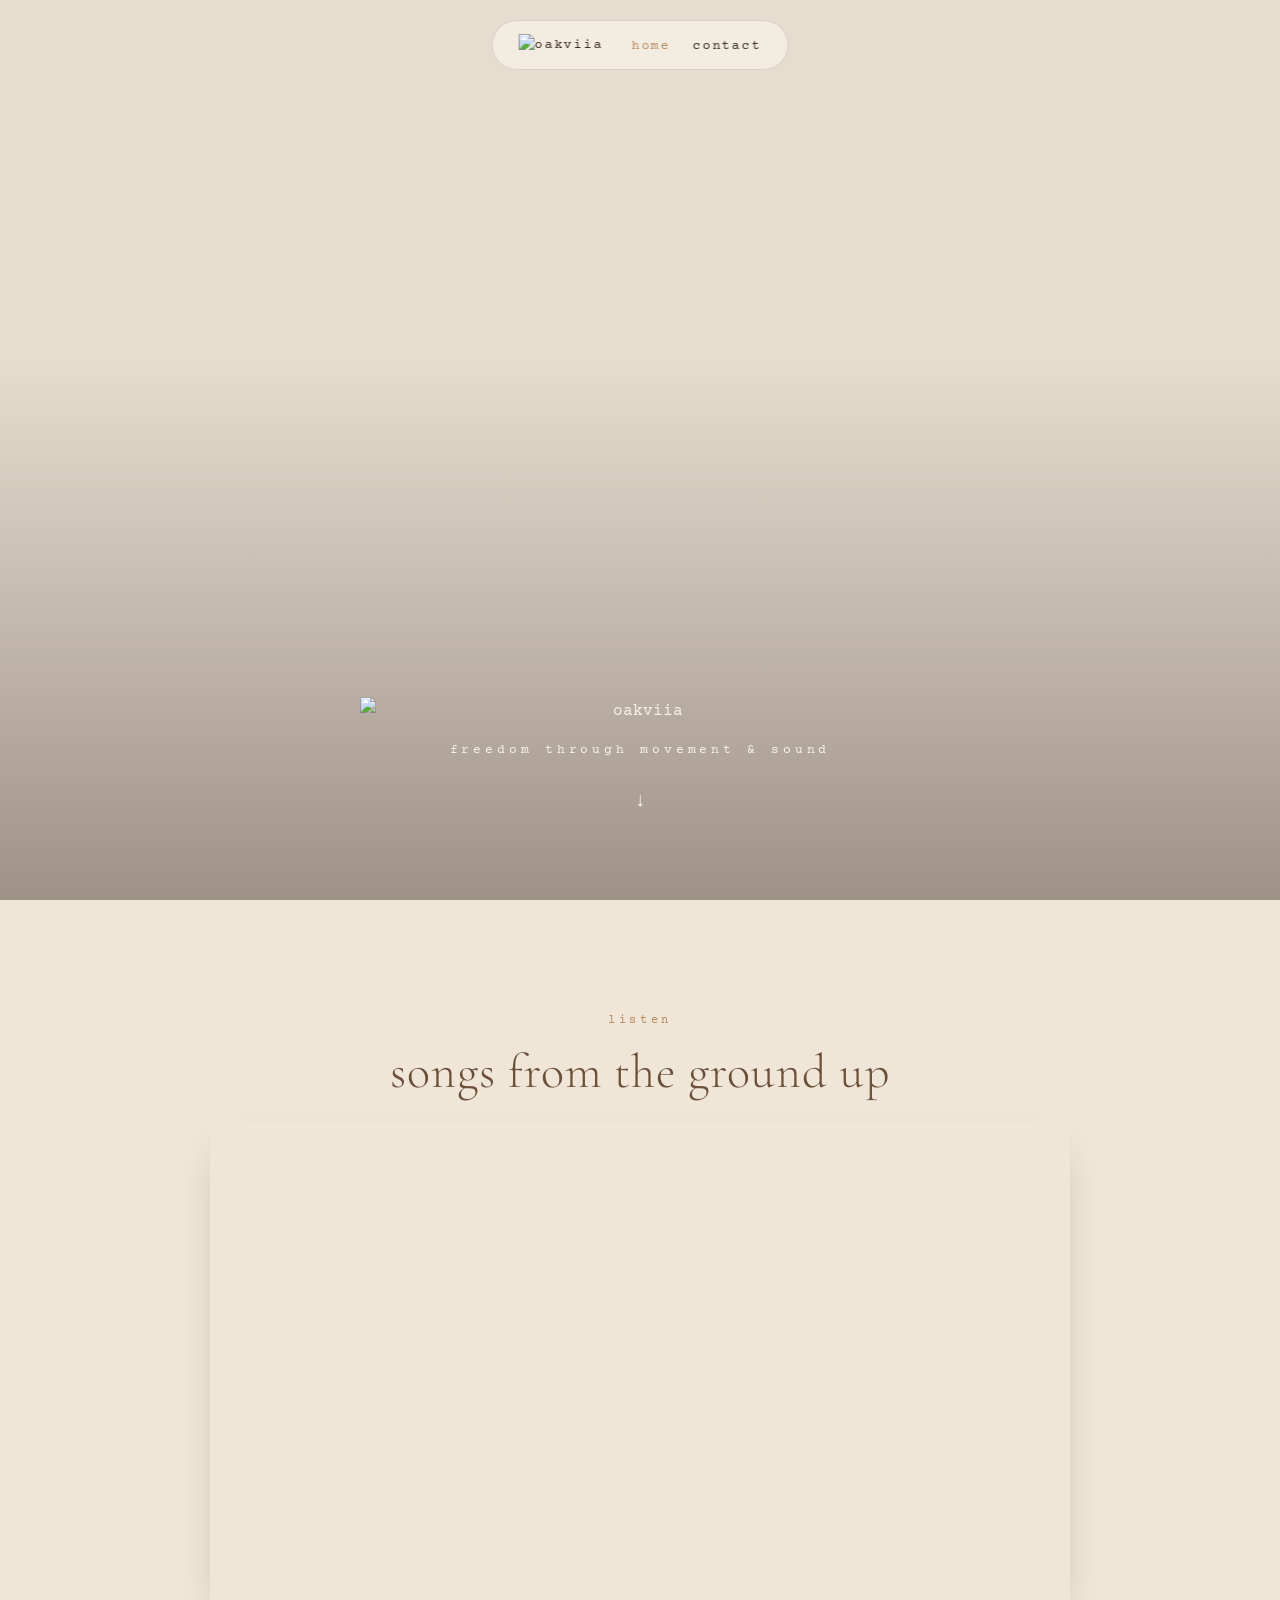
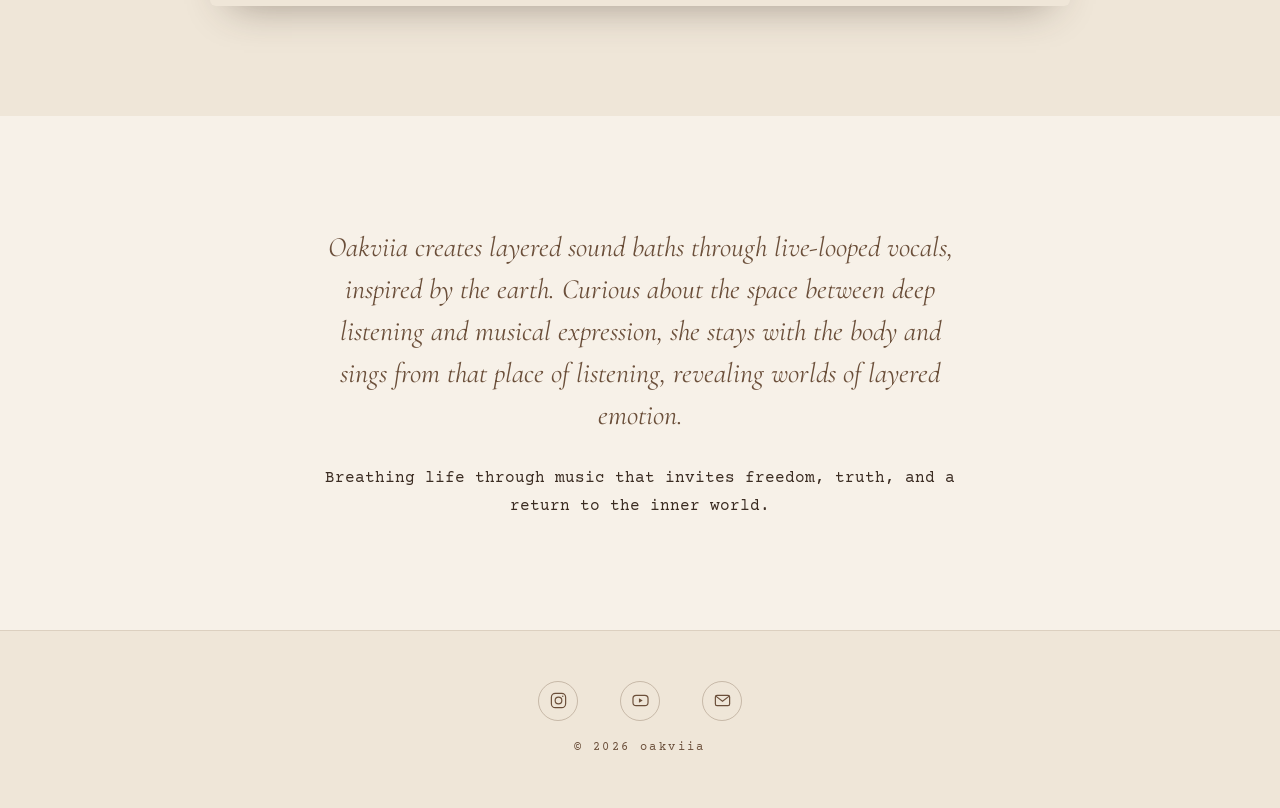
==== index.html @ 8a5674ab "Add files via upload" ====
<!doctype html>
<html lang="en">
<head>
  <meta charset="utf-8">
  <meta name="viewport" content="width=device-width, initial-scale=1">
  <title>oakviia — freedom through movement &amp; sound</title>
  <meta name="description" content="oakviia: freedom through movement &amp; sound. Layered sound baths through live-looped vocals, inspired by the earth.">
  <link rel="stylesheet" href="style.css">
</head>
<body>

<nav class="nav">
  <a class="brand" href="index.html"><img src="images/logo-black.png" alt="oakviia"></a>
  <ul>
    <li><a href="index.html" class="active">home</a></li>
    <li><a href="contact.html">contact</a></li>
  </ul>
</nav>

<header class="hero">
  <div class="hero-title">
    <img src="images/logo-white.png" alt="oakviia">
    <p>freedom through movement &amp; sound</p>
    <a href="#listen" class="scroll-cue" aria-label="scroll down">↓</a>
  </div>
</header>

<section id="listen" class="center">
  <div class="wrap">
    <span class="eyebrow">listen</span>
    <h2>songs from the ground up</h2>
    <div class="video">
      <iframe src="https://www.youtube.com/embed/zPu4VquLxXg?si=XY7cFAw7gW-LZpyQ" title="oakviia — live" allow="accelerometer; autoplay; clipboard-write; encrypted-media; gyroscope; picture-in-picture; web-share" referrerpolicy="strict-origin-when-cross-origin" allowfullscreen></iframe>
    </div>
  </div>
</section>

<section class="alt">
  <div class="narrow center">
    <p class="lead">Oakviia creates layered sound baths through live-looped vocals, inspired by the earth. Curious about the space between deep listening and musical expression, she stays with the body and sings from that place of listening, revealing worlds of layered emotion.</p>
    <p style="margin-top:28px">Breathing life through music that invites freedom, truth, and a return to the inner world.</p>
  </div>
</section>


<footer>
  <div class="social">
    <a href="https://www.instagram.com/oakviia/" target="_blank" rel="noopener" aria-label="oakviia on Instagram"><svg viewBox="0 0 24 24" aria-hidden="true"><rect x="3" y="3" width="18" height="18" rx="5"/><circle cx="12" cy="12" r="4.2"/><circle cx="17.4" cy="6.6" r=".9" class="dot"/></svg></a>
    <a href="https://www.youtube.com/@oakviia" target="_blank" rel="noopener" aria-label="oakviia on YouTube"><svg viewBox="0 0 24 24" aria-hidden="true"><rect x="2.5" y="5.5" width="19" height="13" rx="4"/><path d="M10 9.2v5.6l4.8-2.8z" class="dot"/></svg></a>
    <a href="mailto:oakviia@gmail.com" aria-label="Email oakviia"><svg viewBox="0 0 24 24" aria-hidden="true"><rect x="3" y="5.5" width="18" height="13" rx="2"/><path d="M3.5 6.5 12 13l8.5-6.5"/></svg></a>
  </div>
  <p>© 2026 oakviia</p>
</footer>

</body>
</html>
---- style.css ----
@import url('https://fonts.googleapis.com/css2?family=Courier+Prime:ital,wght@0,400;0,700;1,400&family=Cormorant+Garamond:ital,wght@0,300;0,400;1,300&display=swap');

:root{
  --sand:#efe6d8;
  --shell:#f7f1e8;
  --clay:#b98a5e;
  --earth:#6b4f3a;
  --bark:#3b2c22;
  --sage:#8a9474;
}
*{box-sizing:border-box;margin:0;padding:0}
html{scroll-behavior:smooth}
body{
  background:var(--sand);
  color:var(--bark);
  font-family:'Courier Prime',monospace;
  font-size:16px;
  line-height:1.75;
}
img{max-width:100%;display:block}
a{color:inherit}

/* ---------- floating nav ---------- */
.nav{
  position:fixed;top:20px;left:50%;transform:translateX(-50%);
  z-index:10;
  display:flex;align-items:center;gap:28px;
  padding:10px 26px;
  background:rgba(247,241,232,.72);
  backdrop-filter:blur(8px);-webkit-backdrop-filter:blur(8px);
  border:1px solid rgba(107,79,58,.18);
  border-radius:40px;
  white-space:nowrap;
}
.nav .brand img{height:22px;width:auto}
.nav ul{display:flex;gap:22px;list-style:none}
.nav a{text-decoration:none;font-size:13px;letter-spacing:.14em;text-transform:lowercase}
.nav a:hover,.nav a.active{color:var(--clay)}

/* ---------- hero ---------- */
.hero{
  position:relative;height:100vh;min-height:560px;
  background:url('images/hero.jpg') center 35%/cover no-repeat;
  display:flex;align-items:flex-end;justify-content:center;
}
.hero::after{
  content:"";position:absolute;inset:0;
  background:linear-gradient(to bottom,rgba(59,44,34,.05) 40%,rgba(59,44,34,.45));
}
.hero-title{position:relative;z-index:1;text-align:center;padding-bottom:9vh;color:var(--shell)}
.hero-title img{width:min(560px,78vw);margin:0 auto 14px}
.hero-title p{font-size:13px;letter-spacing:.3em;text-transform:lowercase}
.scroll-cue{display:inline-block;margin-top:22px;font-size:20px;text-decoration:none;color:var(--shell);animation:drift 2.4s ease-in-out infinite}
@keyframes drift{50%{transform:translateY(6px)}}

/* ---------- sections ---------- */
section{padding:110px 24px}
.wrap{max-width:860px;margin:0 auto}
.narrow{max-width:640px;margin:0 auto}
h1,h2{
  font-family:'Cormorant Garamond',serif;font-weight:300;
  letter-spacing:.02em;line-height:1.15;color:var(--earth);
}
h1{font-size:clamp(42px,7vw,72px);margin-bottom:28px}
h2{font-size:clamp(32px,5vw,48px);margin-bottom:22px}
.eyebrow{font-size:12px;letter-spacing:.3em;text-transform:lowercase;color:var(--clay);margin-bottom:14px;display:block}
p+p{margin-top:1.1em}
.lead{font-family:'Cormorant Garamond',serif;font-style:italic;font-size:clamp(22px,3vw,28px);line-height:1.5;color:var(--earth)}
.alt{background:var(--shell)}
.center{text-align:center}

.video{position:relative;padding-top:56.25%;border-radius:6px;overflow:hidden;box-shadow:0 18px 40px -20px rgba(59,44,34,.45)}
.video iframe{position:absolute;inset:0;width:100%;height:100%;border:0}

.offerings{display:grid;grid-template-columns:repeat(auto-fit,minmax(200px,1fr));gap:36px;margin-top:40px}
.offerings h3{font-family:'Cormorant Garamond',serif;font-weight:400;font-size:24px;color:var(--earth);margin-bottom:6px}
.offerings p{font-size:14px}

.btn{
  display:inline-block;margin-top:30px;padding:12px 28px;
  border:1px solid var(--earth);border-radius:40px;
  text-decoration:none;font-size:13px;letter-spacing:.18em;text-transform:lowercase;
  transition:background .3s,color .3s;
}
.btn:hover{background:var(--earth);color:var(--shell)}

/* ---------- inner pages ---------- */
.page-head{padding-top:170px;padding-bottom:40px}
.portrait{border-radius:200px 200px 6px 6px;aspect-ratio:4/5;object-fit:cover;object-position:62% center;margin-bottom:48px;max-width:380px}
.split{display:grid;grid-template-columns:1fr 1.2fr;gap:60px;align-items:start}
@media(max-width:760px){.split{grid-template-columns:1fr}}

form{display:grid;gap:18px;margin-top:30px}
label{font-size:12px;letter-spacing:.2em;text-transform:lowercase;color:var(--earth)}
input,select,textarea{
  width:100%;margin-top:6px;padding:12px 4px;
  font:inherit;color:var(--bark);
  background:transparent;border:0;border-bottom:1px solid rgba(107,79,58,.4);
}
input:focus,select:focus,textarea:focus{outline:none;border-bottom-color:var(--clay)}
textarea{min-height:130px;resize:vertical}
form .btn{background:transparent;cursor:pointer;justify-self:start}

/* ---------- footer ---------- */
footer{padding:50px 24px;text-align:center;font-size:12px;letter-spacing:.2em;color:var(--earth);border-top:1px solid rgba(107,79,58,.15)}
footer a{text-decoration:none;margin:0 10px}

@media(max-width:560px){
  .nav{gap:16px;padding:9px 18px;top:14px}
  .nav ul{gap:14px}
  .nav .brand{display:none}
  section{padding:80px 20px}
}

/* ---------- social icons + contact buttons ---------- */
.social{display:flex;justify-content:center;gap:22px;margin-bottom:16px}
.social a{display:grid;place-items:center;width:40px;height:40px;border:1px solid rgba(107,79,58,.3);border-radius:50%;transition:background .3s,border-color .3s}
.social svg{width:19px;height:19px;fill:none;stroke:var(--earth);stroke-width:1.5}
.social svg .dot{fill:var(--earth);stroke:none}
.social a:hover{background:var(--earth);border-color:var(--earth)}
.social a:hover svg{stroke:var(--shell)}
.social a:hover svg .dot{fill:var(--shell)}
.actions{display:flex;flex-wrap:wrap;gap:14px}
.actions .btn{margin-top:30px}

/* ---------- embedded google form ---------- */
.gform{margin-top:44px;background:var(--shell);border-radius:6px;overflow:hidden;box-shadow:0 18px 40px -24px rgba(59,44,34,.4)}
.gform iframe{display:block;width:100%;height:1100px;border:0}
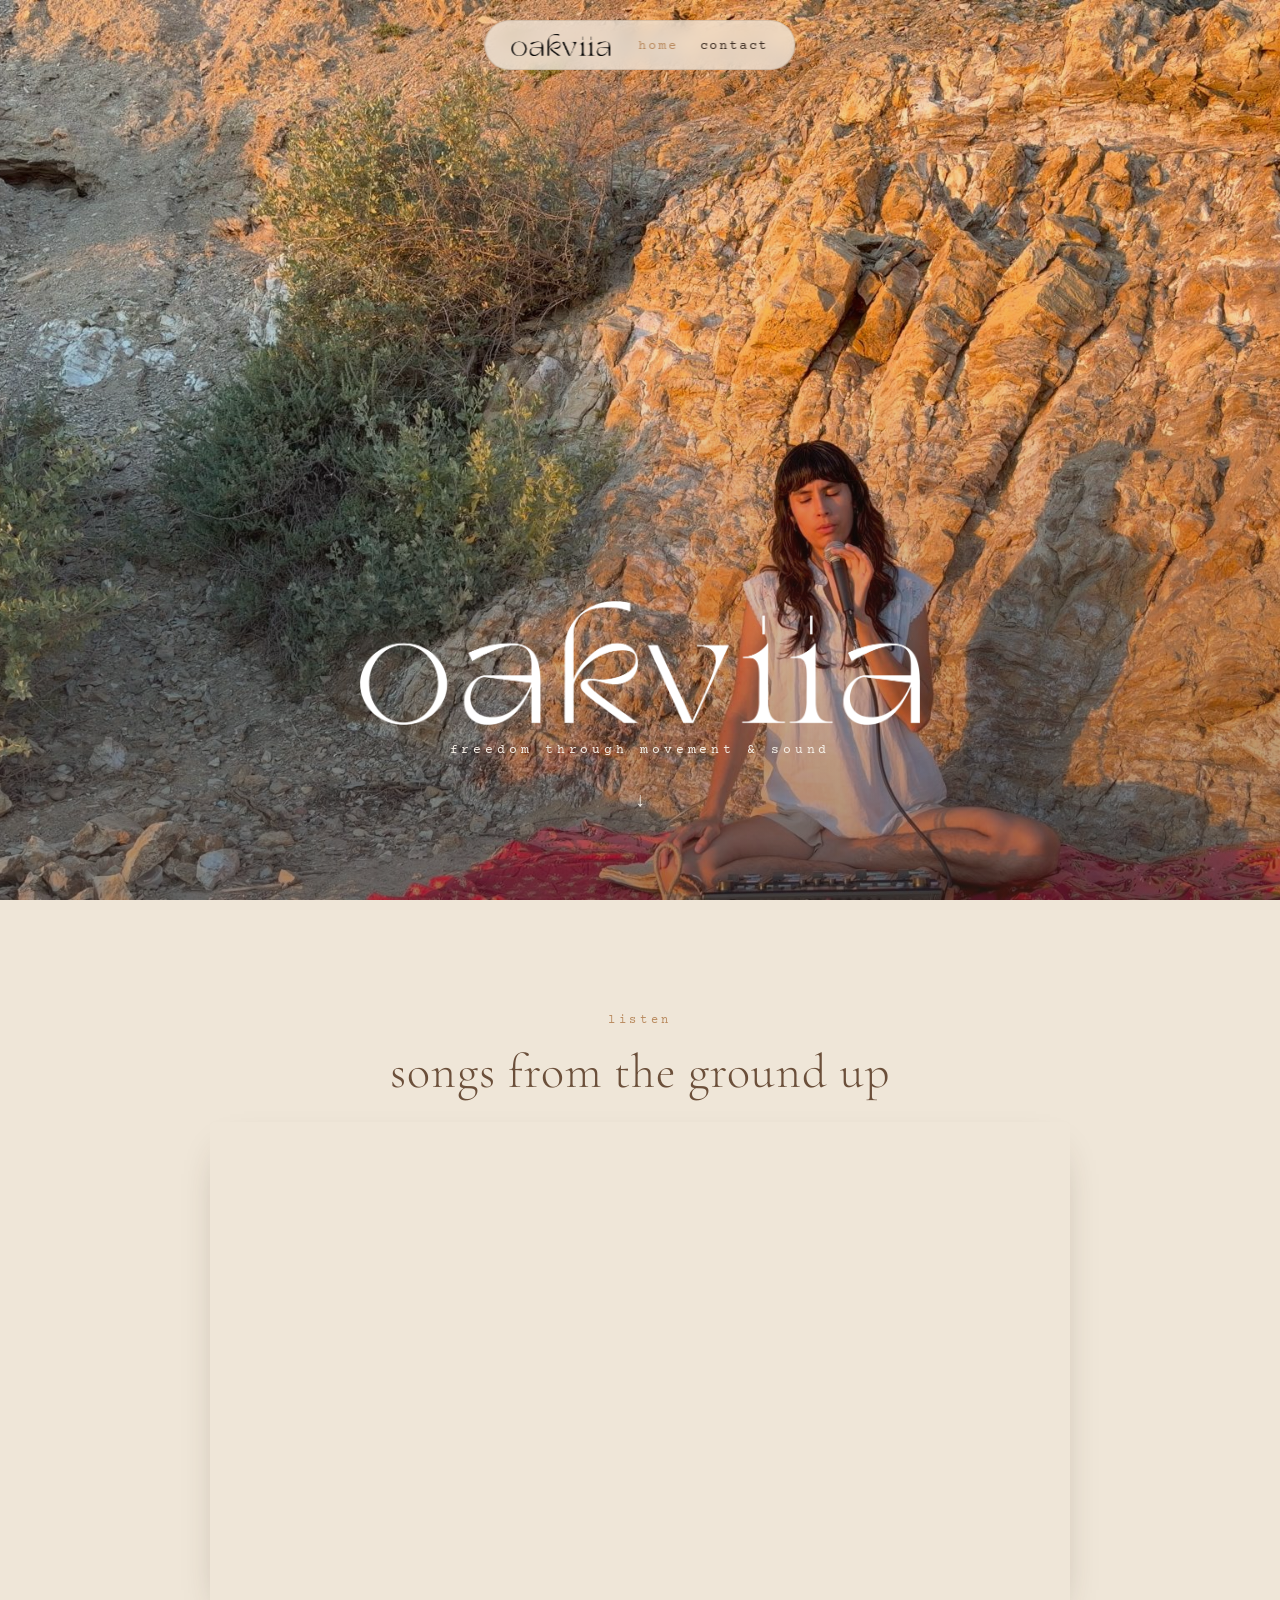
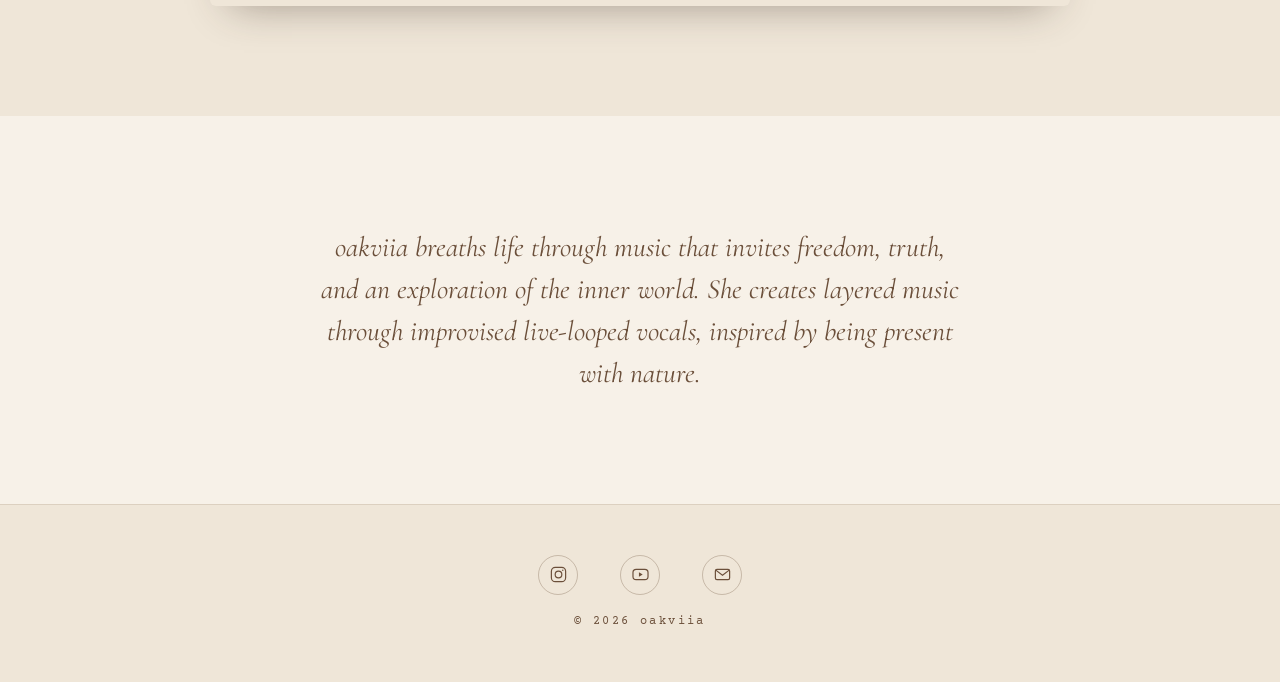
==== commit 44581075: "Revise description of oakviia's music" ====
--- a/index.html
+++ b/index.html
@@ -37,8 +37,7 @@
 
 <section class="alt">
   <div class="narrow center">
-    <p class="lead">Oakviia creates layered sound baths through live-looped vocals, inspired by the earth. Curious about the space between deep listening and musical expression, she stays with the body and sings from that place of listening, revealing worlds of layered emotion.</p>
-    <p style="margin-top:28px">Breathing life through music that invites freedom, truth, and a return to the inner world.</p>
+    <p class="lead">oakviia breaths life through music that invites freedom, truth, and an exploration of the inner world. She creates layered music through improvised live-looped vocals, inspired by being present with nature.</p>
   </div>
 </section>
 
